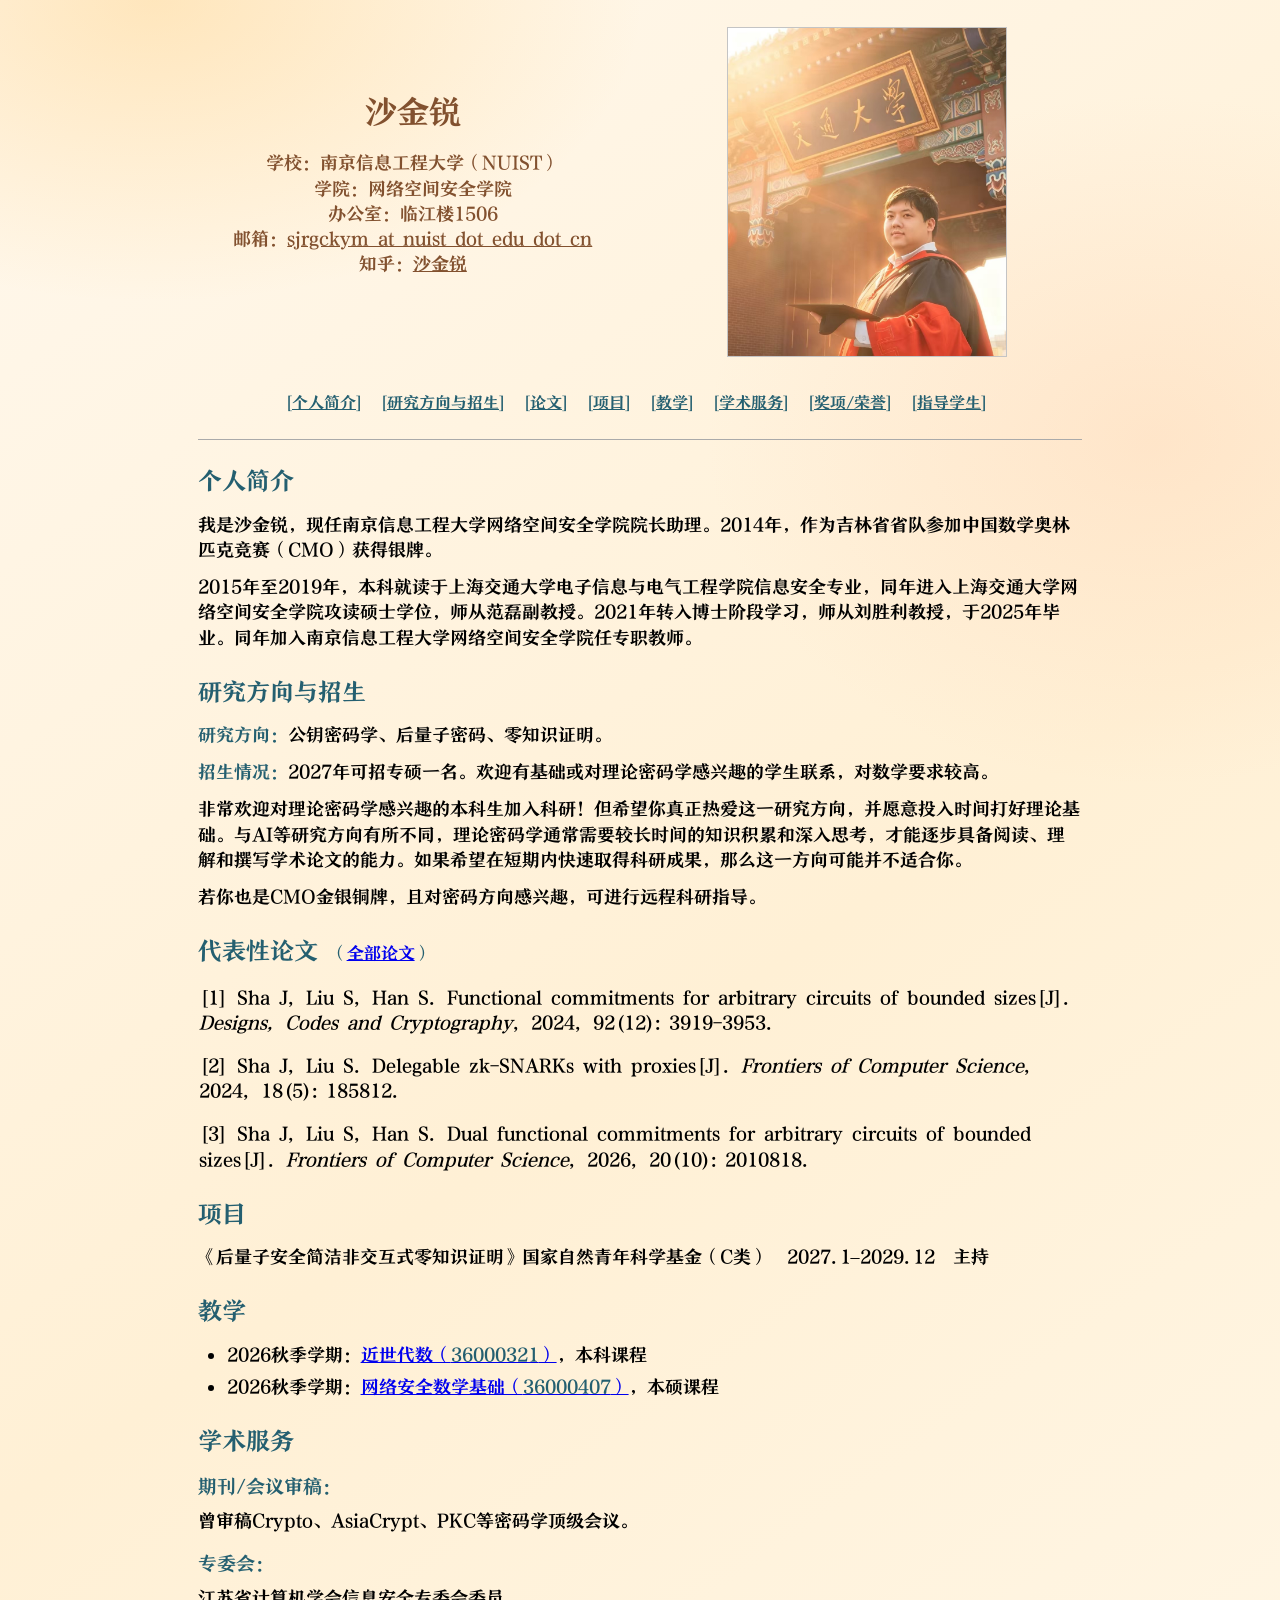
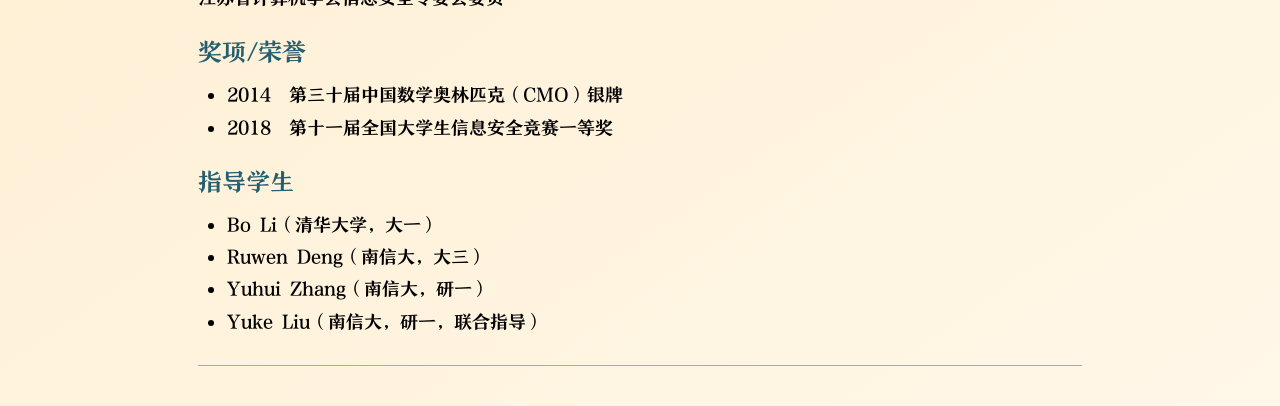
==== index.html @ 6fcd7c78 "Update undergraduate research invitation" ====
<!doctype html>
<html lang="zh-CN">
<head>
  <meta charset="UTF-8">
  <meta name="viewport" content="width=device-width, initial-scale=1">
  <meta name="description" content="sjrGCkym 的中文学术主页：个人简介、研究方向、论文、教学与学术服务。">
  <title>学术主页 · sjrGCkym</title>
  <link rel="canonical" href="https://sjrgckym.github.io/">
  <style>
* { box-sizing: border-box; }
html { scroll-padding-top: 16px; }
body { margin: 8px; background: #fff7e8; color: #000; font-family: "Times New Roman", "Songti SC", SimSun, serif; font-size: 18px; line-height: 1.4; }
.page { width: 70%; margin: 18px auto 40px; }
a { color: #0000ee; text-decoration: underline; text-underline-offset: 1px; }
a:visited { color: #0000ee; }
a:hover { color: #c00000; }
a:focus-visible { outline: 2px solid #0000cc; outline-offset: 4px; }
h1, h2, h3, p { margin-top: 0; }
h1 { margin-bottom: 19px; font-size: 32px; line-height: 1.3; font-weight: bold; }
.profile { display: grid; grid-template-columns: 1fr 1fr; align-items: center; gap: 24px; min-height: 360px; padding-bottom: 12px; }
.profile-text { text-align: center; font-family: Arial, "Noto Sans SC", "Microsoft YaHei", sans-serif; font-weight: bold; }
.profile-text p { margin: 16px 0; line-height: 1.4; }
.position { font-size: 22px; }
.affiliation { margin-bottom: 19px !important; }
.portrait { display: block; justify-self: center; width: min(280px, 100%); height: auto; border: 1px solid #c4c4c4; }
.nav { line-height: 1.9; margin: 10px 0 21px; font-size: 16px; font-weight: bold; text-align: center; }
.nav span { display: inline-block; margin-right: 7px; white-space: nowrap; }
.section { margin-bottom: 25px; }
h2 { margin: 0 0 15px; font-size: 24px; line-height: 1.35; font-weight: bold; }
h3 { margin: 16px 0 8px; font-size: 19px; line-height: 1.45; font-weight: bold; }
p { margin-bottom: 12px; }
ul { padding-left: 28px; margin: 8px 0 13px; }
li { padding-left: 1px; margin-bottom: 7px; }
.publications li { margin-bottom: 18px; }
.placeholder { color: #333; }
.template-note { font-size: 13px; color: #777; margin-top: 11px; }
.section-link { font-size: 17px; font-weight: normal; }
.publication-title { font-weight: normal; }
.paper-links { color: #666; white-space: nowrap; font-size: 15px; }
.subpage-header { margin-bottom: 28px; }
.subpage-header h1 { margin-bottom: 15px; font-size: 31px; }
.subpage-header p { margin-bottom: 8px; }
.student-list { max-width: 770px; }
hr { margin: 30px 0 0; height: 1px; border: 0; background: #aaa; }
.top-rule { margin: 0 0 25px; }
.skip { position: absolute; top: -80px; left: 10px; background: #fff7e8; padding: 6px; }
.skip:focus { top: 10px; }
@media (max-width: 900px) { .page { width: 88%; } }
@media (max-width: 650px) {
  body { font-size: 16px; line-height: 1.7; }
  .page { width: calc(100% - 24px); margin-top: 24px; }
  .profile { grid-template-columns: minmax(0, 1fr) 112px; gap: 20px; min-height: 0; align-items: center; padding-bottom: 10px; }
  h1 { font-size: 29px; }
  .portrait { width: 112px; height: auto; }
  .profile-text { min-width: 0; }
  .profile-text p { font-size: 14px; overflow-wrap: anywhere; }
  .profile-text .position { font-size: 16px; }
  .nav { font-size: 15px; margin-bottom: 22px; }
  .nav span { margin-right: 6px; }
  h2 { font-size: 23px; }
  .section-link { font-size: 15px; }
  ul { padding-left: 22px; }
  .paper-links { white-space: normal; }
}
@media (max-width: 360px) { .profile { gap: 12px; grid-template-columns: minmax(0, 1fr) 88px; } .portrait { width: 88px; height: auto; } h1 { font-size: 25px; } }
@media print { body { font-size: 12pt; } .page { width: 100%; margin: 0; } .nav, .skip { display: none; } .section { break-inside: avoid; } a { color: #111; } }
</style>
  <link rel="stylesheet" href="theme.css">
</head>
<body>
  <a class="skip" href="#main">跳到主要内容</a>
  <main class="page" id="main">
  <!-- 顶部个人信息：替换为你的姓名、职位、机构和联系方式。 -->
  <header class="profile">
    <div class="profile-text">
      <h1>沙金锐</h1>
      <p>学校：南京信息工程大学（NUIST）<br>
        学院：网络空间安全学院<br>
        办公室：临江楼1506<br>
        邮箱：<a href="mailto:sjrgckym@nuist.edu.cn">sjrgckym at nuist dot edu dot cn</a><br>
        知乎：<a href="https://www.zhihu.com/people/gang-cheng-35-97" target="_blank" rel="noopener noreferrer">沙金锐</a></p>
    </div>
    <img class="portrait" src="./portrait.jpg" alt="沙金锐的照片" width="960" height="1130" decoding="async">
  </header>
  <nav class="nav" aria-label="学术主页导航">
  <span>[<a href="./index.html#biography">个人简介</a>]</span>
  <span>[<a href="./index.html#research">研究方向与招生</a>]</span>
  <span>[<a href="./index.html#publications">论文</a>]</span>
  <span>[<a href="./index.html#projects">项目</a>]</span>
  <span>[<a href="./index.html#teaching">教学</a>]</span>
  <span>[<a href="./index.html#activities">学术服务</a>]</span>
  <span>[<a href="./index.html#honors">奖项/荣誉</a>]</span>
  <span>[<a href="./index.html#students">指导学生</a>]</span>
</nav>
  <hr class="top-rule">
  <section class="section" id="biography" aria-labelledby="biography-title">
    <h2 id="biography-title">个人简介</h2>
    <p>我是沙金锐，现任南京信息工程大学网络空间安全学院院长助理。2014年，作为吉林省省队参加中国数学奥林匹克竞赛（CMO）获得银牌。</p>
    <p>2015年至2019年，本科就读于上海交通大学电子信息与电气工程学院信息安全专业，同年进入上海交通大学网络空间安全学院攻读硕士学位，师从范磊副教授。2021年转入博士阶段学习，师从刘胜利教授，于2025年毕业。同年加入南京信息工程大学网络空间安全学院任专职教师。</p>
  </section>
  <section class="section" id="research" aria-labelledby="research-title">
    <h2 id="research-title">研究方向与招生</h2>
    <p><strong>研究方向：</strong>公钥密码学、后量子密码、零知识证明。</p>
    <p><strong>招生情况：</strong>2027年可招专硕一名。欢迎有基础或对理论密码学感兴趣的学生联系，对数学要求较高。</p>
    <p>非常欢迎对理论密码学感兴趣的本科生加入科研！但希望你真正热爱这一研究方向，并愿意投入时间打好理论基础。与AI等研究方向有所不同，理论密码学通常需要较长时间的知识积累和深入思考，才能逐步具备阅读、理解和撰写学术论文的能力。如果希望在短期内快速取得科研成果，那么这一方向可能并不适合你。</p>
    <p>若你也是CMO金银铜牌，且对密码方向感兴趣，可进行远程科研指导。</p>
  </section>
  <section class="section" id="publications" aria-labelledby="publications-title">
    <h2 id="publications-title">代表性论文 <span class="section-link">（<a href="https://scholar.google.com/citations?hl=zh-CN&amp;view_op=list_works&amp;gmla=AERr9JFJ6qGzARHG_Pr7F_7odMtqRGB-jhNsn3M-tR38z9oI5iag7u_27ZMmzQDg-iELYtJHOiuKSDAGJTwD9jATD5dr2tmwfLRWMkAosNjeAMdPfaZp_1U0ADpVCGNDgEc&amp;user=MrEx5iwAAAAJ" target="_blank" rel="noopener noreferrer">全部论文</a>）</span></h2>
    <ol class="publications" style="list-style: none; padding-left: 0;">
  <li>[1] Sha J, Liu S, Han S. Functional commitments for arbitrary circuits of bounded sizes[J]. <em>Designs, Codes and Cryptography</em>, 2024, 92(12): 3919-3953.</li>
  <li>[2] Sha J, Liu S. Delegable zk-SNARKs with proxies[J]. <em>Frontiers of Computer Science</em>, 2024, 18(5): 185812.</li>
  <li>[3] Sha J, Liu S, Han S. Dual functional commitments for arbitrary circuits of bounded sizes[J]. <em>Frontiers of Computer Science</em>, 2026, 20(10): 2010818.</li>
</ol>
  </section>
  <section class="section" id="projects" aria-labelledby="projects-title">
    <h2 id="projects-title">项目</h2>
    <p>《后量子安全简洁非交互式零知识证明》国家自然青年科学基金（C类）&nbsp; 2027.1–2029.12&nbsp; 主持</p>
  </section>
  <section class="section" id="teaching" aria-labelledby="teaching-title">
    <h2 id="teaching-title">教学</h2>
    <ul>
      <li>2026秋季学期：<a href="./courses/36000321/">近世代数（<strong>36000321</strong>）</a>，本科课程</li>
      <li>2026秋季学期：<a href="./courses/36000407/">网络安全数学基础（<strong>36000407</strong>）</a>，本硕课程</li>
    </ul>
  </section>
  <section class="section" id="activities" aria-labelledby="activities-title">
    <h2 id="activities-title">学术服务</h2>
    <h3>期刊/会议审稿：</h3>
    <p>曾审稿Crypto、AsiaCrypt、PKC等密码学顶级会议。</p>
    <h3>专委会：</h3>
    <p>江苏省计算机学会信息安全专委会委员</p>
  </section>
  <section class="section" id="honors" aria-labelledby="honors-title">
    <h2 id="honors-title">奖项/荣誉</h2>
    <ul>
      <li>2014&nbsp; 第三十届中国数学奥林匹克（CMO）银牌</li>
      <li>2018&nbsp; 第十一届全国大学生信息安全竞赛一等奖</li>
    </ul>
  </section>
  <section class="section" id="students" aria-labelledby="students-title">
    <h2 id="students-title">指导学生</h2>
    <ul>
      <li>Bo Li（清华大学，大一）</li>
      <li>Ruwen Deng（南信大，大三）</li>
      <li>Yuhui Zhang（南信大，研一）</li>
      <li>Yuke Liu（南信大，研一，联合指导）</li>
    </ul>
  </section>
    <hr>
  </main>
</body>
</html>
---- theme.css ----
/* 浅橙金背景：柔和的暖色渐变与橙金、蜜桃色柔光。 */
@font-face {
  font-family: "FZ YanSong SC";
  src: url("./fz-yansong-sc.woff2") format("woff2");
  font-weight: 400;
  font-style: normal;
  font-display: swap;
}
body, .profile-text {
  font-family: "FZ YanSong SC", "Songti SC", SimSun, "Noto Serif CJK SC", "Times New Roman", serif;
}
body, h1, h2, h3, h4, h5, h6, .profile-text, .nav, strong, b {
  font-weight: 400;
}
h1, h2, h3, h4, h5, h6, strong, b, .nav, .nav a, .nav a:visited {
  color: #245f70;
}
.profile-text, .profile-text h1, .profile-text a, .profile-text a:visited {
  color: #82512f;
}
.profile-text a:hover, .nav a:hover { color: #a45628; }
body {
  background-color: #fff7e8;
  background-image:
    radial-gradient(ellipse 680px 420px at 12% 0,
      rgba(255, 190, 80, .30), transparent 72%),
    radial-gradient(ellipse 620px 480px at 90% 440px,
      rgba(255, 186, 145, .22), transparent 72%),
    linear-gradient(145deg, #fff8ed 0%, #fff0d5 52%, #fff7e8 100%);
  background-size: 100% 1100px, 100% 1100px, 100% 100%;
  background-repeat: no-repeat;
  background-attachment: scroll;
}
.skip { background: #fff7e8; }
@media print { body { background: #fff; } }
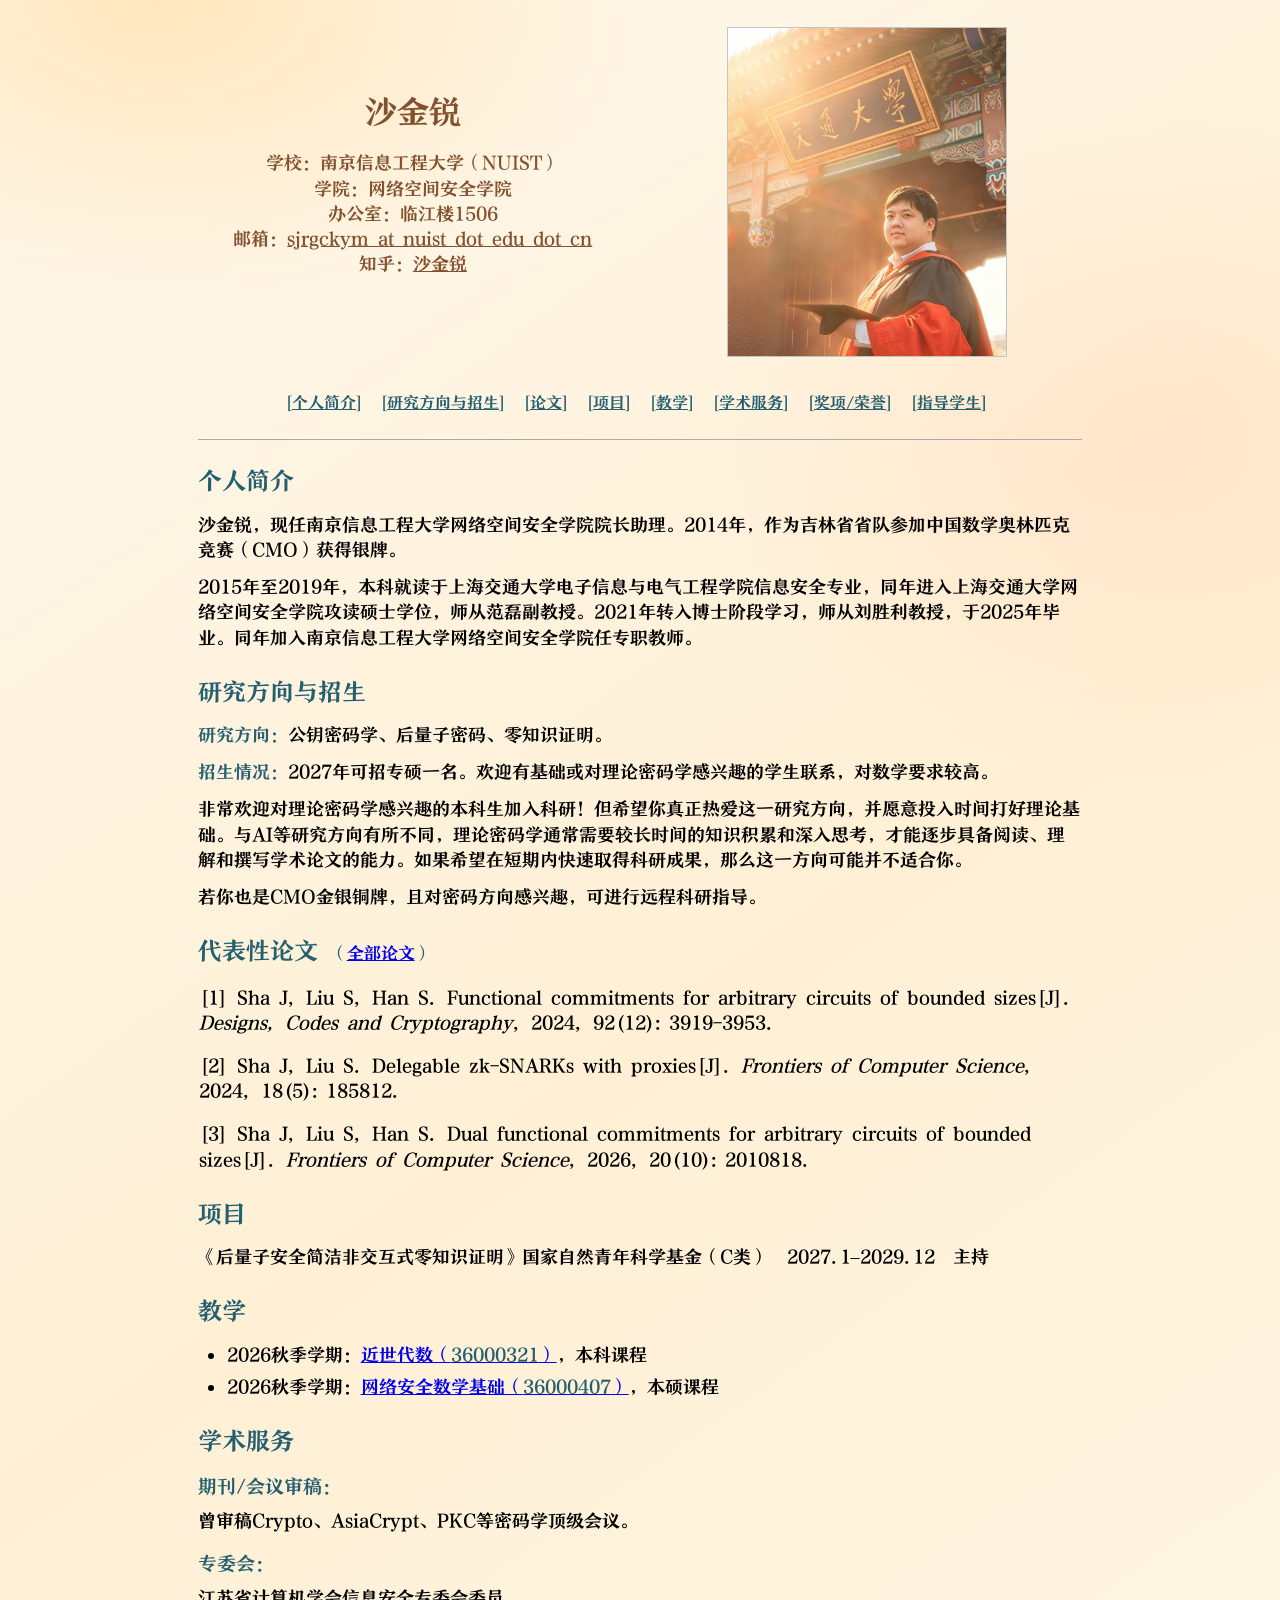
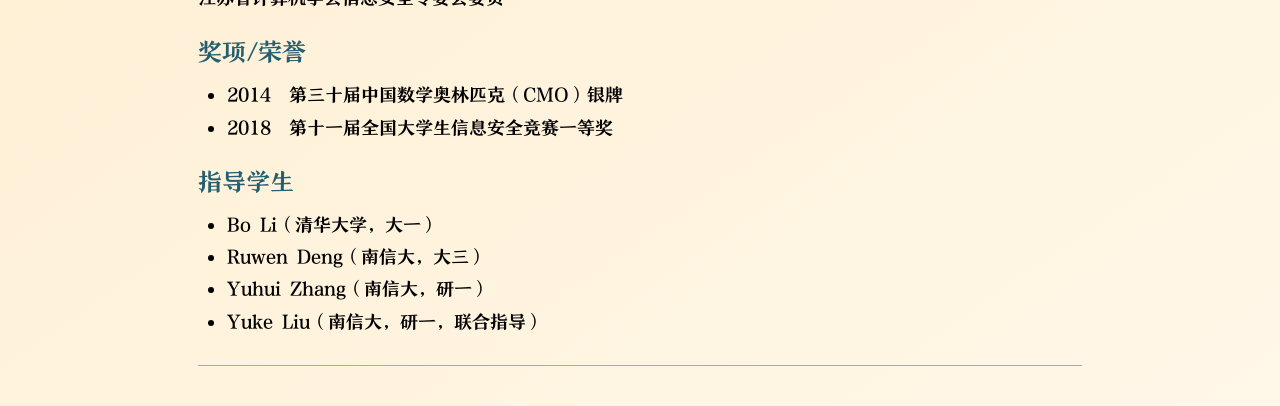
==== commit 04fbbb69: "Update index.html" ====
--- a/index.html
+++ b/index.html
@@ -95,7 +95,7 @@
   <hr class="top-rule">
   <section class="section" id="biography" aria-labelledby="biography-title">
     <h2 id="biography-title">个人简介</h2>
-    <p>我是沙金锐，现任南京信息工程大学网络空间安全学院院长助理。2014年，作为吉林省省队参加中国数学奥林匹克竞赛（CMO）获得银牌。</p>
+    <p>沙金锐，现任南京信息工程大学网络空间安全学院院长助理。2014年，作为吉林省省队参加中国数学奥林匹克竞赛（CMO）获得银牌。</p>
     <p>2015年至2019年，本科就读于上海交通大学电子信息与电气工程学院信息安全专业，同年进入上海交通大学网络空间安全学院攻读硕士学位，师从范磊副教授。2021年转入博士阶段学习，师从刘胜利教授，于2025年毕业。同年加入南京信息工程大学网络空间安全学院任专职教师。</p>
   </section>
   <section class="section" id="research" aria-labelledby="research-title">
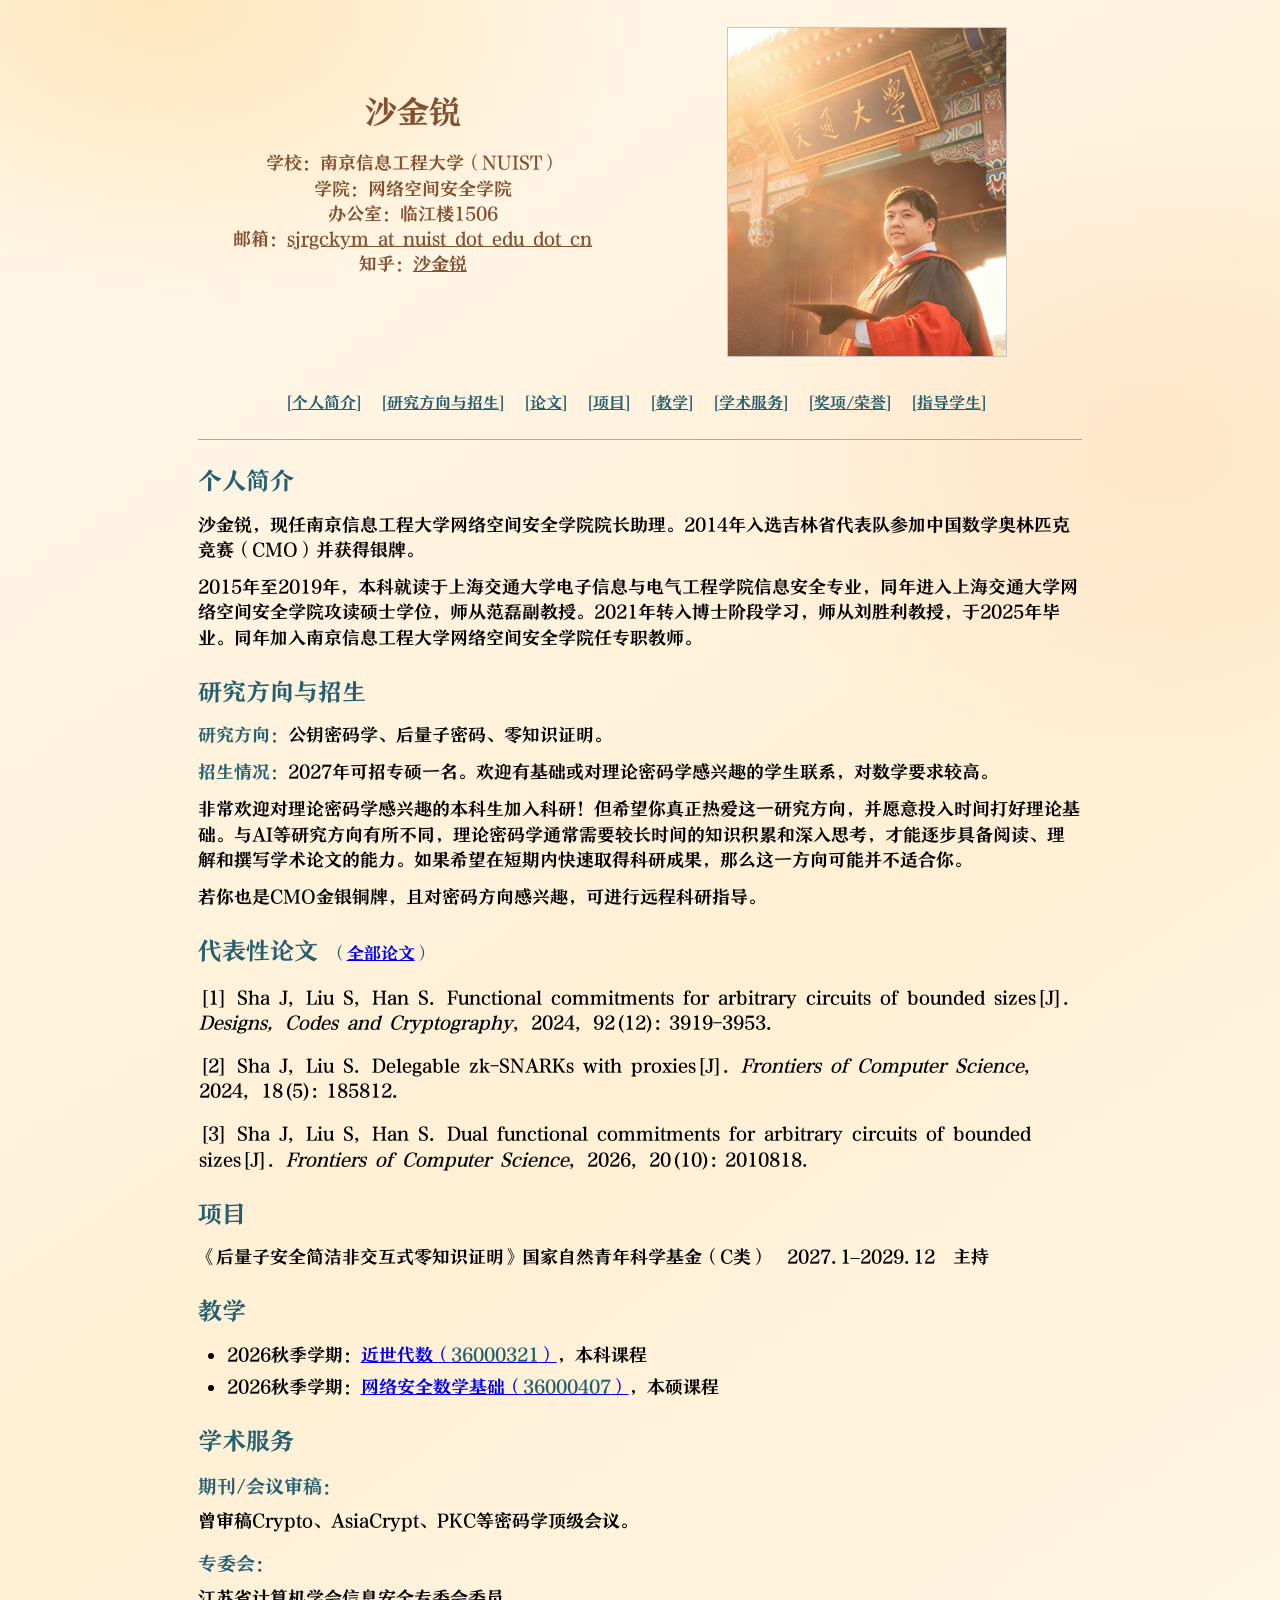
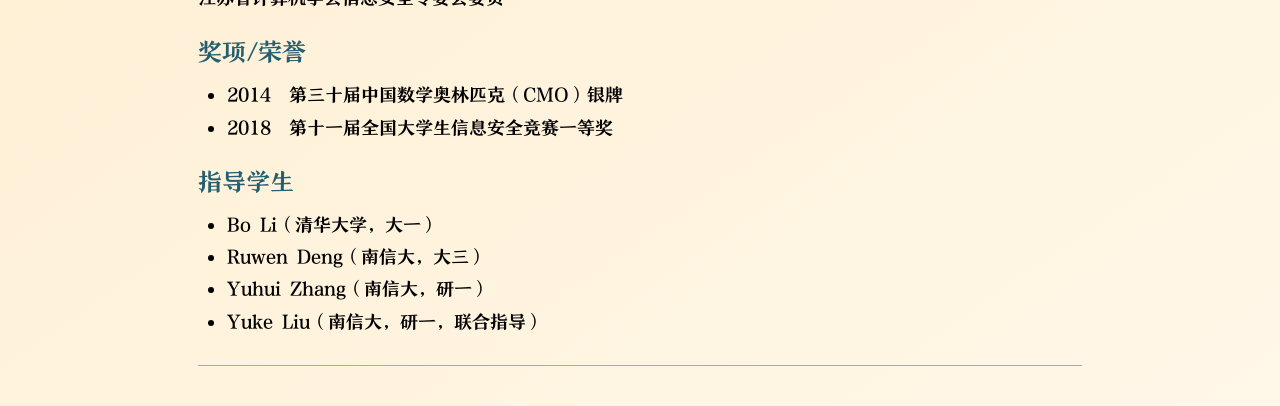
==== commit 6c4334c2: "Update index.html" ====
--- a/index.html
+++ b/index.html
@@ -95,7 +95,7 @@
   <hr class="top-rule">
   <section class="section" id="biography" aria-labelledby="biography-title">
     <h2 id="biography-title">个人简介</h2>
-    <p>沙金锐，现任南京信息工程大学网络空间安全学院院长助理。2014年，作为吉林省省队参加中国数学奥林匹克竞赛（CMO）获得银牌。</p>
+    <p>沙金锐，现任南京信息工程大学网络空间安全学院院长助理。2014年入选吉林省代表队参加中国数学奥林匹克竞赛（CMO）并获得银牌。</p>
     <p>2015年至2019年，本科就读于上海交通大学电子信息与电气工程学院信息安全专业，同年进入上海交通大学网络空间安全学院攻读硕士学位，师从范磊副教授。2021年转入博士阶段学习，师从刘胜利教授，于2025年毕业。同年加入南京信息工程大学网络空间安全学院任专职教师。</p>
   </section>
   <section class="section" id="research" aria-labelledby="research-title">
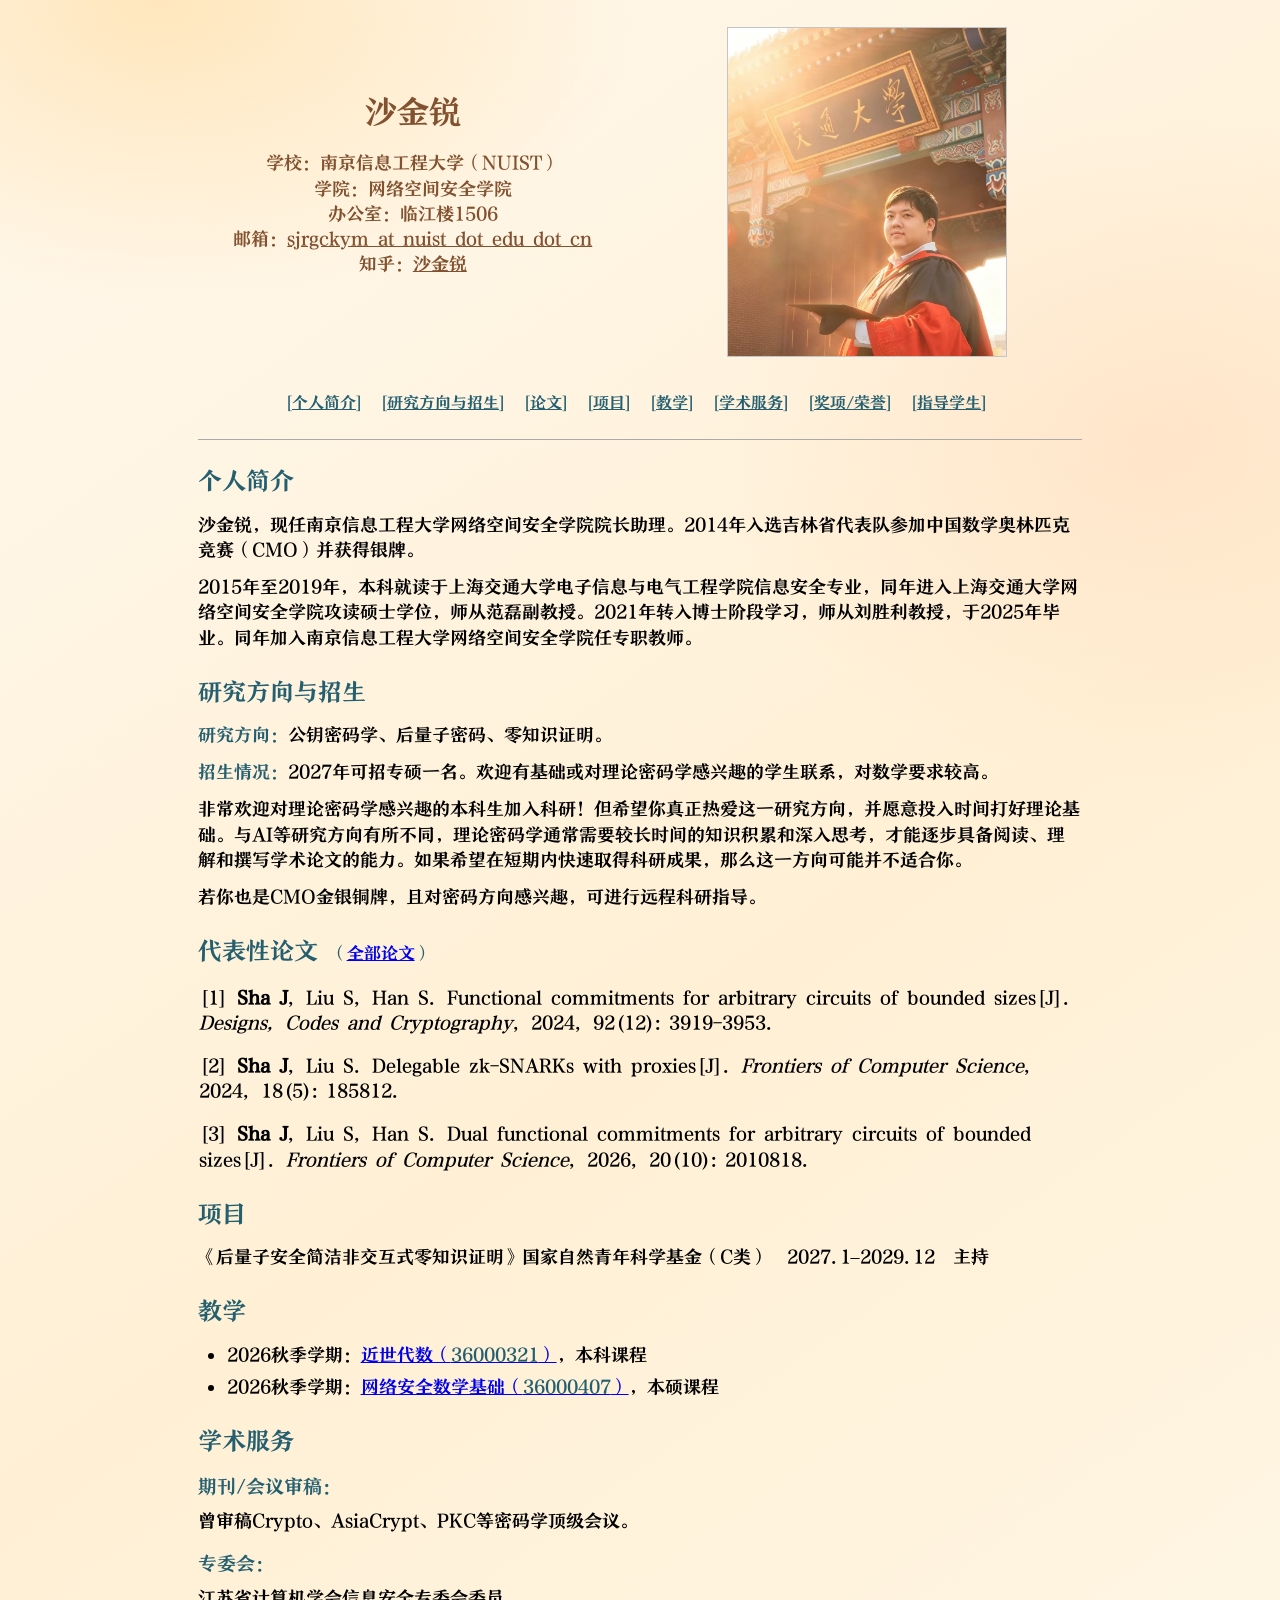
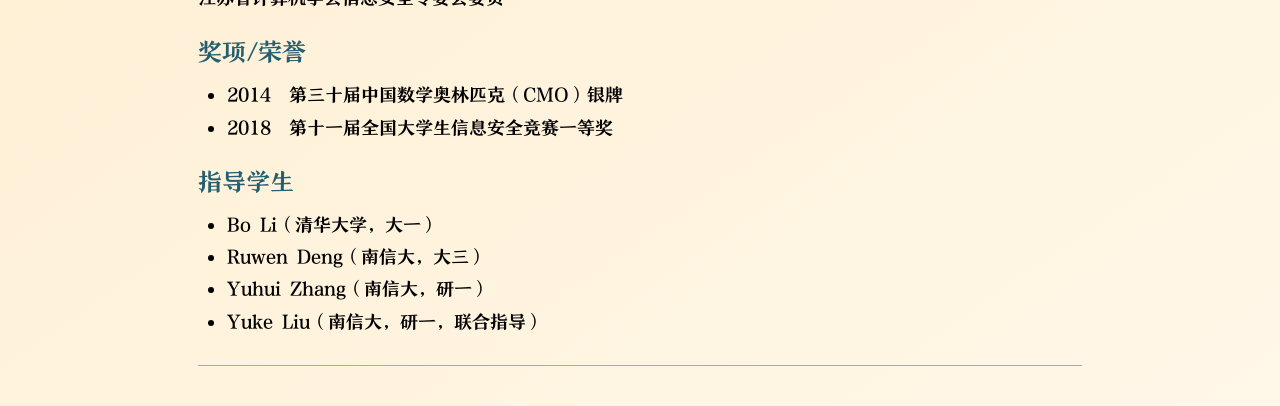
==== commit 96b9a7eb: "Update index.html" ====
--- a/index.html
+++ b/index.html
@@ -108,9 +108,9 @@
   <section class="section" id="publications" aria-labelledby="publications-title">
     <h2 id="publications-title">代表性论文 <span class="section-link">（<a href="https://scholar.google.com/citations?hl=zh-CN&amp;view_op=list_works&amp;gmla=AERr9JFJ6qGzARHG_Pr7F_7odMtqRGB-jhNsn3M-tR38z9oI5iag7u_27ZMmzQDg-iELYtJHOiuKSDAGJTwD9jATD5dr2tmwfLRWMkAosNjeAMdPfaZp_1U0ADpVCGNDgEc&amp;user=MrEx5iwAAAAJ" target="_blank" rel="noopener noreferrer">全部论文</a>）</span></h2>
     <ol class="publications" style="list-style: none; padding-left: 0;">
-  <li>[1] Sha J, Liu S, Han S. Functional commitments for arbitrary circuits of bounded sizes[J]. <em>Designs, Codes and Cryptography</em>, 2024, 92(12): 3919-3953.</li>
-  <li>[2] Sha J, Liu S. Delegable zk-SNARKs with proxies[J]. <em>Frontiers of Computer Science</em>, 2024, 18(5): 185812.</li>
-  <li>[3] Sha J, Liu S, Han S. Dual functional commitments for arbitrary circuits of bounded sizes[J]. <em>Frontiers of Computer Science</em>, 2026, 20(10): 2010818.</li>
+  <li>[1] <strong style="font-weight: 700; color: inherit;">Sha J</strong>, Liu S, Han S. Functional commitments for arbitrary circuits of bounded sizes[J]. <em>Designs, Codes and Cryptography</em>, 2024, 92(12): 3919-3953.</li>
+  <li>[2] <strong style="font-weight: 700; color: inherit;">Sha J</strong>, Liu S. Delegable zk-SNARKs with proxies[J]. <em>Frontiers of Computer Science</em>, 2024, 18(5): 185812.</li>
+  <li>[3] <strong style="font-weight: 700; color: inherit;">Sha J</strong>, Liu S, Han S. Dual functional commitments for arbitrary circuits of bounded sizes[J]. <em>Frontiers of Computer Science</em>, 2026, 20(10): 2010818.</li>
 </ol>
   </section>
   <section class="section" id="projects" aria-labelledby="projects-title">
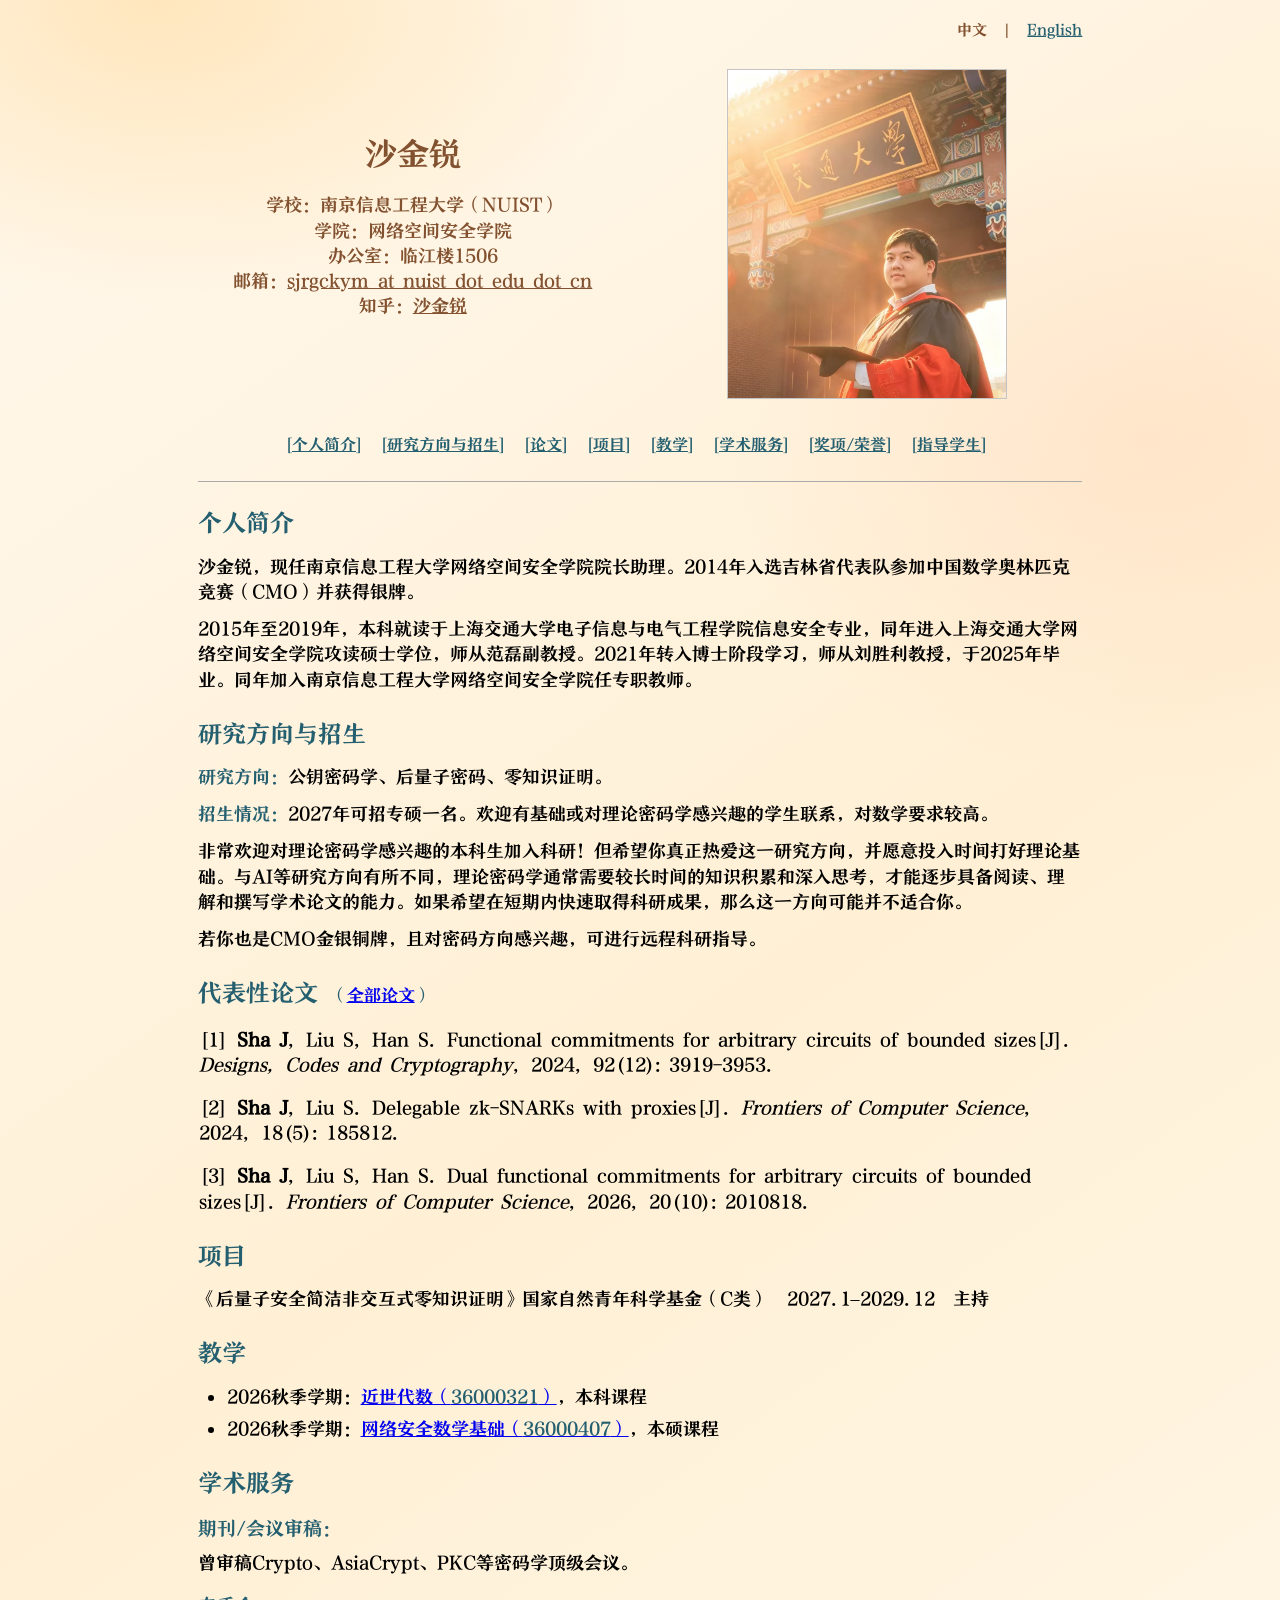
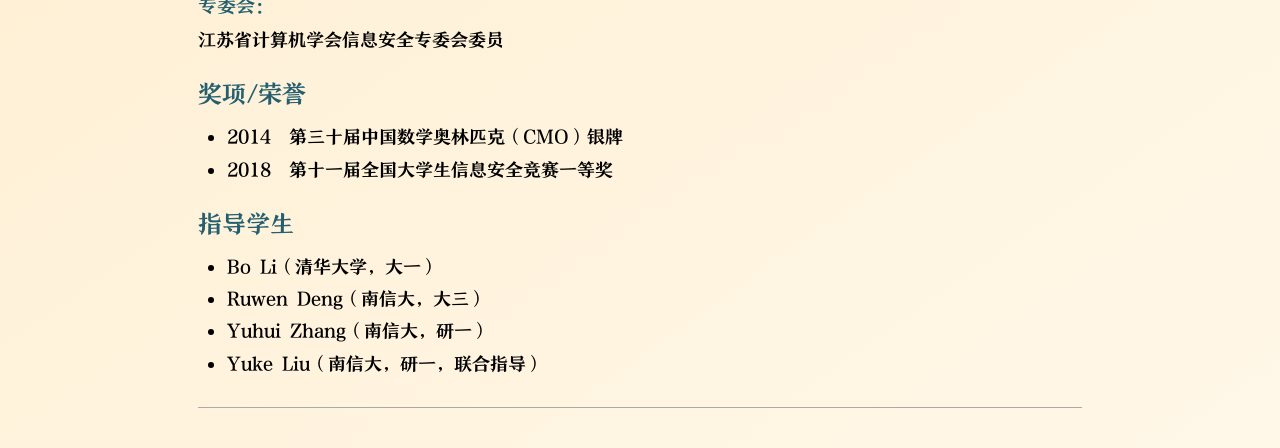
==== commit 71b1f5a7: "Update index.html" ====
--- a/index.html
+++ b/index.html
@@ -6,6 +6,8 @@
   <meta name="description" content="sjrGCkym 的中文学术主页：个人简介、研究方向、论文、教学与学术服务。">
   <title>学术主页 · sjrGCkym</title>
   <link rel="canonical" href="https://sjrgckym.github.io/">
+  <link rel="alternate" hreflang="zh-CN" href="https://sjrgckym.github.io/">
+  <link rel="alternate" hreflang="en" href="https://sjrgckym.github.io/en.html">
   <style>
 * { box-sizing: border-box; }
 html { scroll-padding-top: 16px; }
@@ -64,12 +66,19 @@
 }
 @media (max-width: 360px) { .profile { gap: 12px; grid-template-columns: minmax(0, 1fr) 88px; } .portrait { width: 88px; height: auto; } h1 { font-size: 25px; } }
 @media print { body { font-size: 12pt; } .page { width: 100%; margin: 0; } .nav, .skip { display: none; } .section { break-inside: avoid; } a { color: #111; } }
+
+.language-switch { margin: 0 0 18px; text-align: right; font-size: 15px; line-height: 1.6; color: #82512f; }
+.language-switch a, .language-switch a:visited { color: #245f70; }
+.language-switch a:hover { color: #a45628; }
+@media print { .language-switch { display: none; } }
 </style>
   <link rel="stylesheet" href="theme.css">
 </head>
 <body>
   <a class="skip" href="#main">跳到主要内容</a>
-  <main class="page" id="main">
+  <main class="page" id="main"><nav class="language-switch" aria-label="语言">
+    <span lang="zh-CN" aria-current="page">中文</span> &nbsp;|&nbsp; <a href="./en.html" lang="en" hreflang="en">English</a>
+  </nav>
   <!-- 顶部个人信息：替换为你的姓名、职位、机构和联系方式。 -->
   <header class="profile">
     <div class="profile-text">
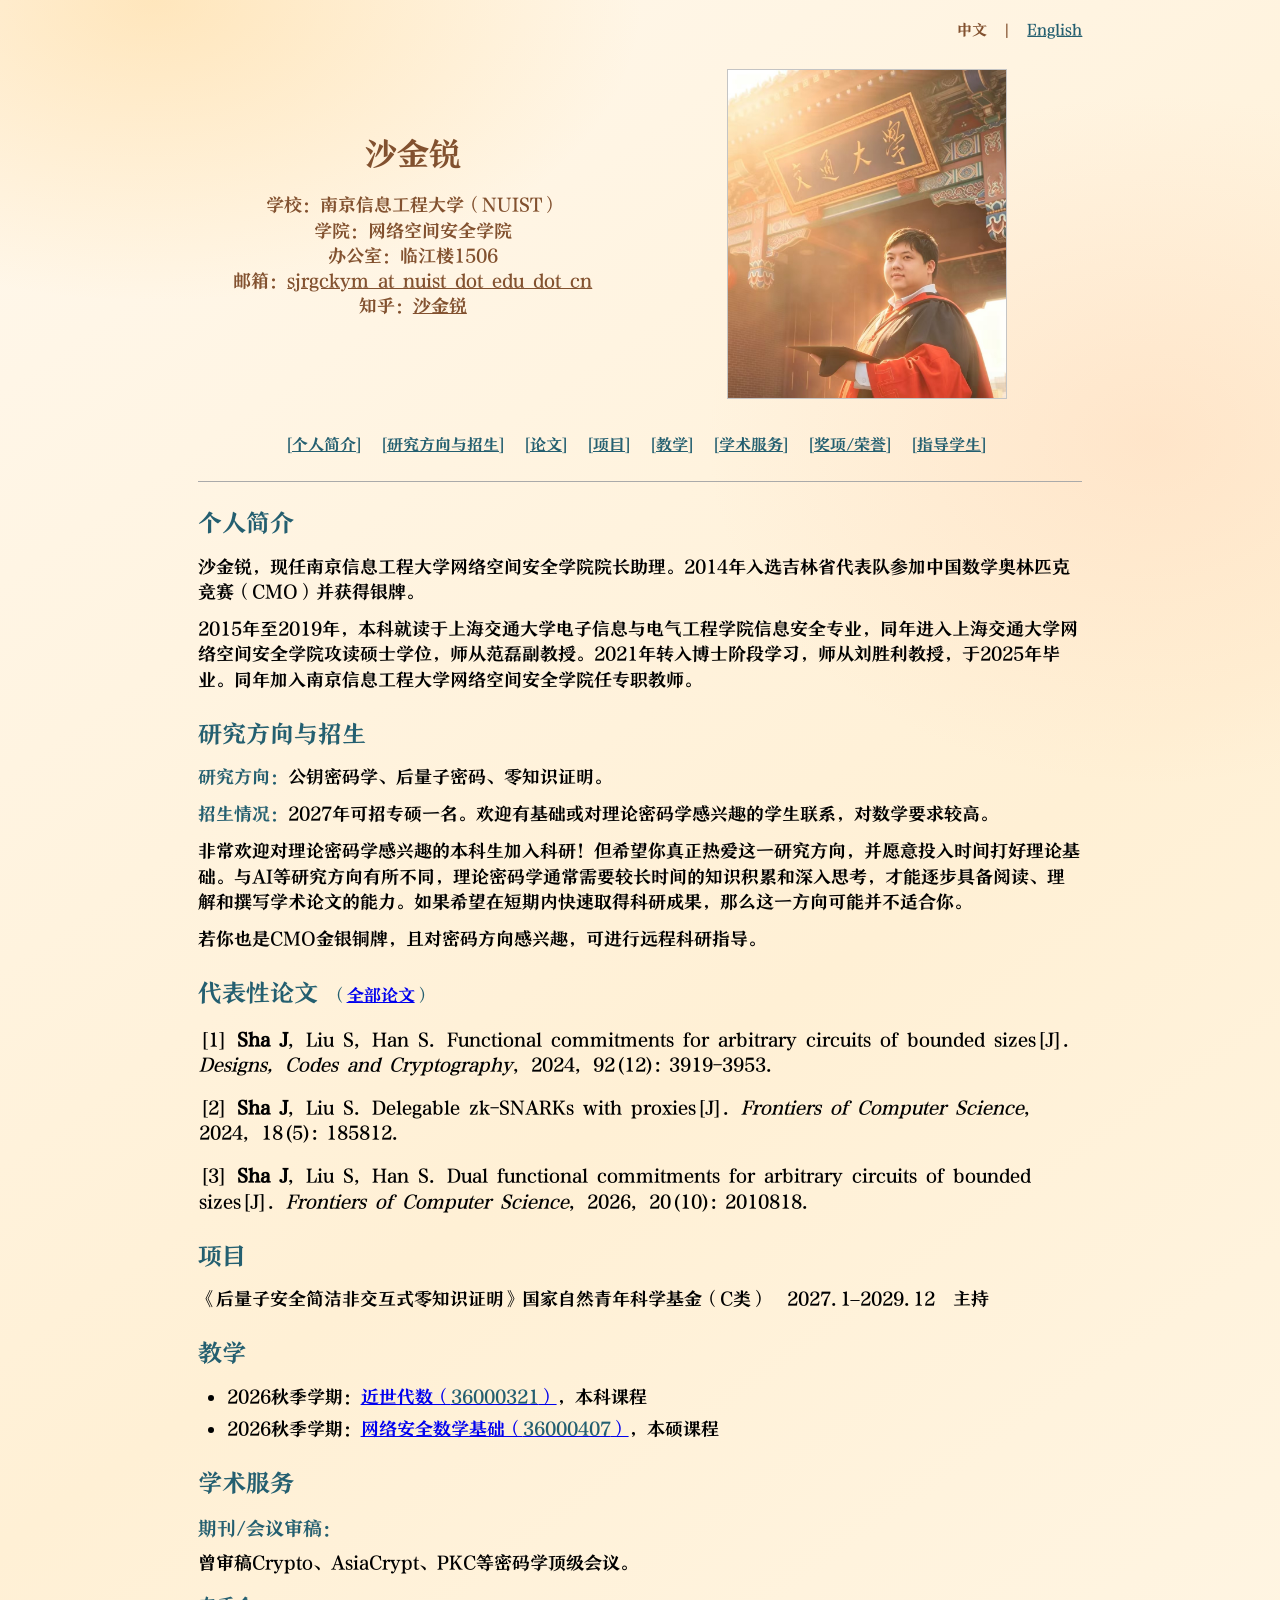
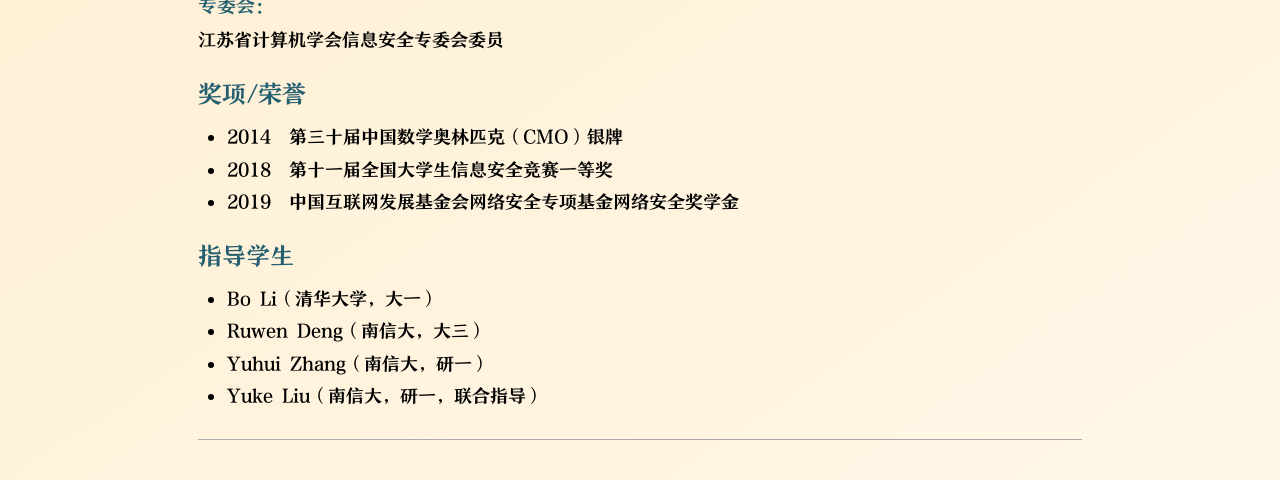
==== commit 27d7f4c3: "Update index.html" ====
--- a/index.html
+++ b/index.html
@@ -145,6 +145,7 @@
     <ul>
       <li>2014&nbsp; 第三十届中国数学奥林匹克（CMO）银牌</li>
       <li>2018&nbsp; 第十一届全国大学生信息安全竞赛一等奖</li>
+      <li>2019&nbsp; 中国互联网发展基金会网络安全专项基金网络安全奖学金</li>
     </ul>
   </section>
   <section class="section" id="students" aria-labelledby="students-title">
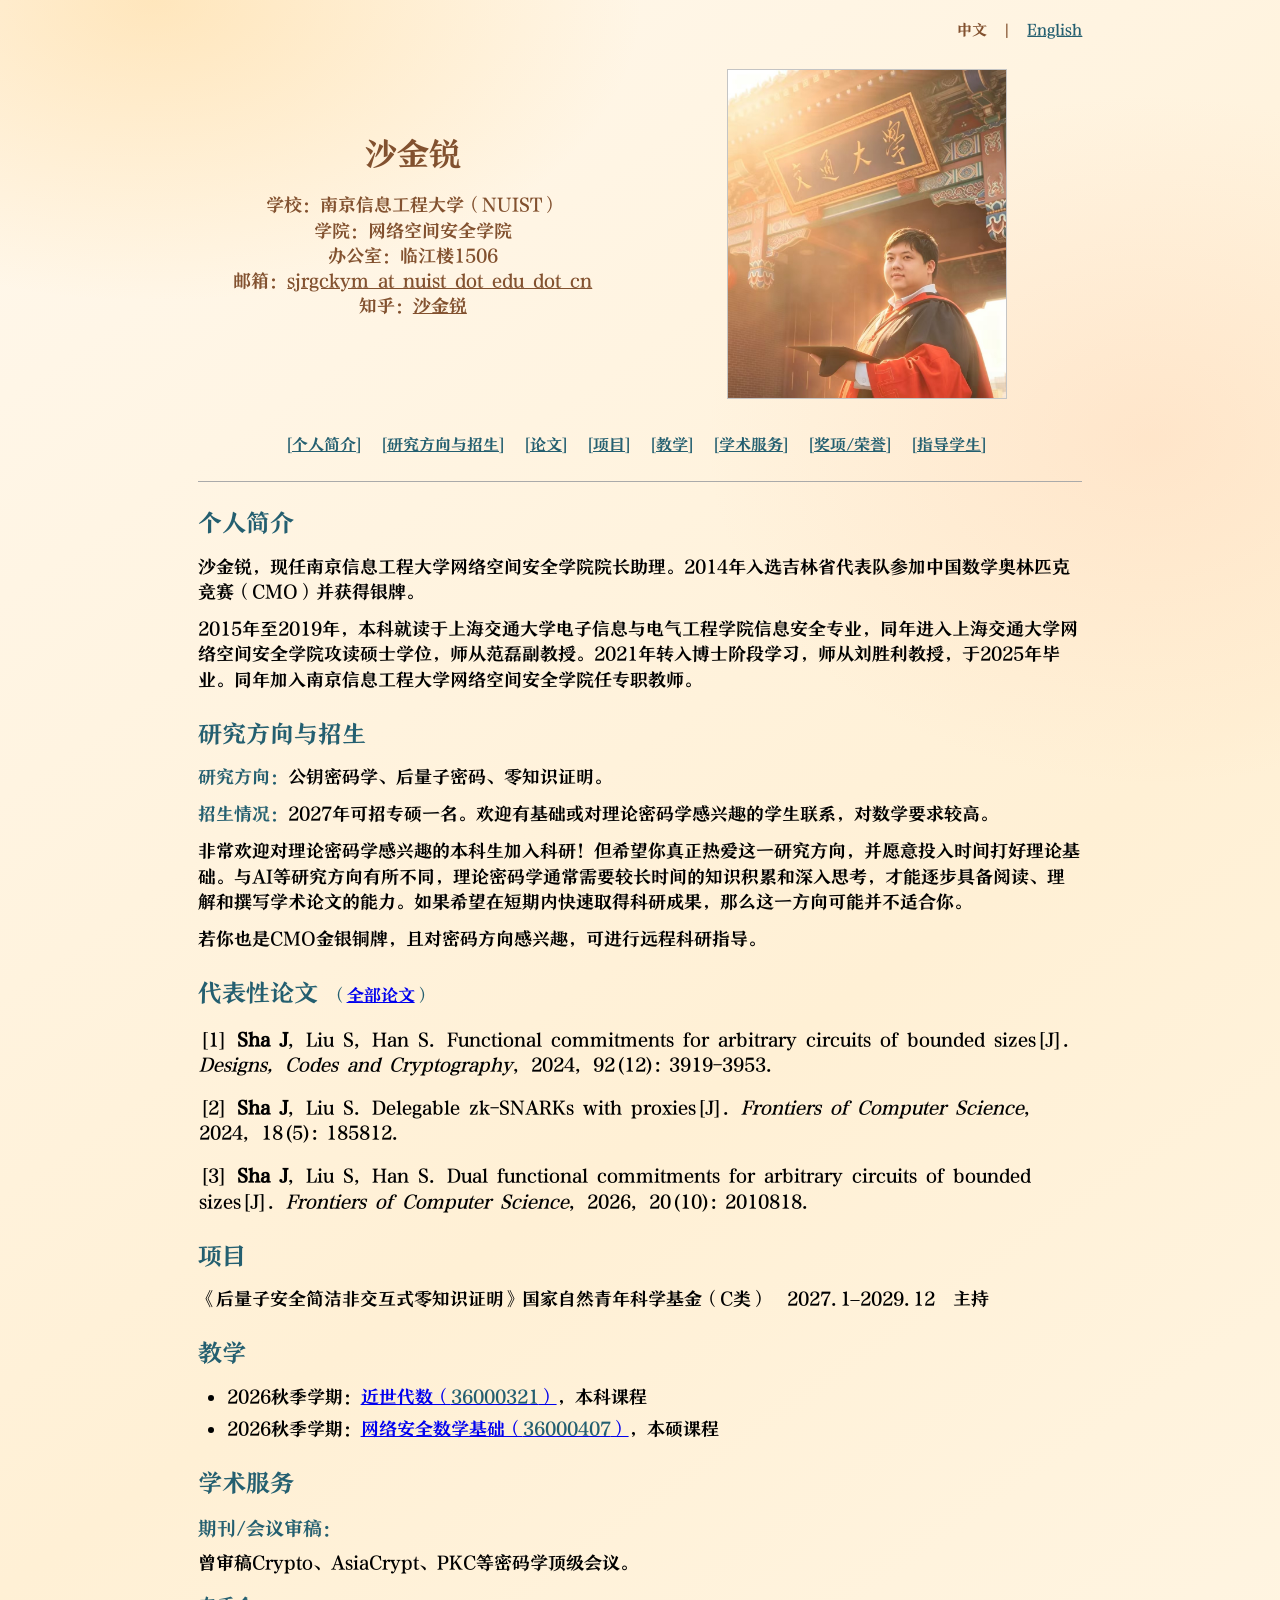
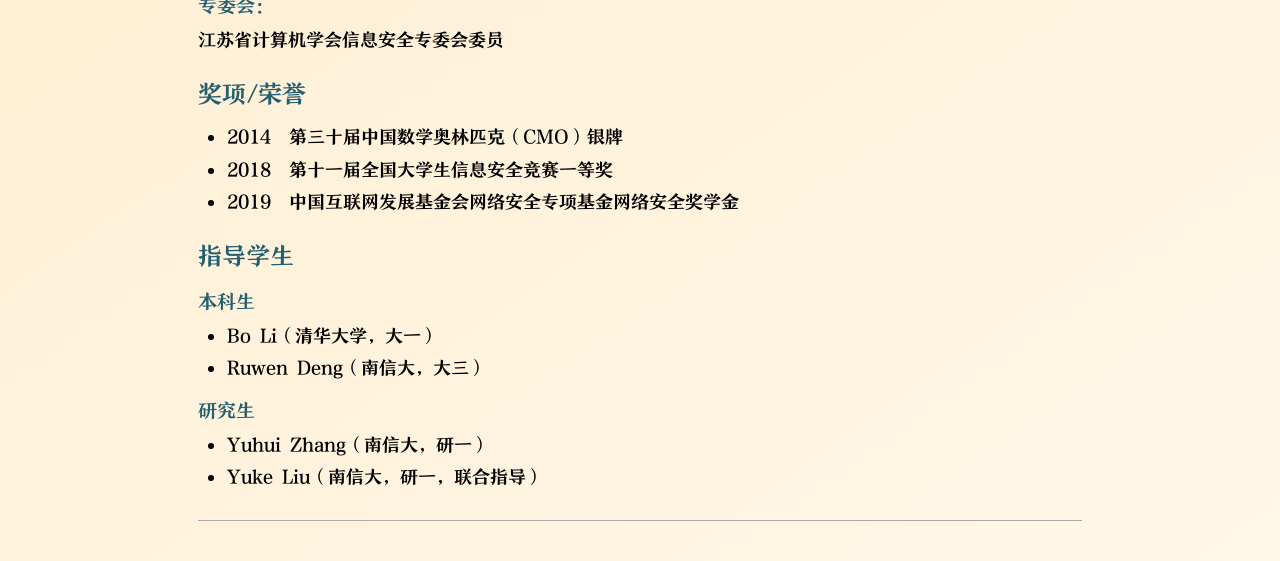
==== commit 2a14f3e8: "Group undergraduate and graduate students" ====
--- a/index.html
+++ b/index.html
@@ -150,9 +150,13 @@
   </section>
   <section class="section" id="students" aria-labelledby="students-title">
     <h2 id="students-title">指导学生</h2>
+    <h3>本科生</h3>
     <ul>
       <li>Bo Li（清华大学，大一）</li>
       <li>Ruwen Deng（南信大，大三）</li>
+    </ul>
+    <h3>研究生</h3>
+    <ul>
       <li>Yuhui Zhang（南信大，研一）</li>
       <li>Yuke Liu（南信大，研一，联合指导）</li>
     </ul>
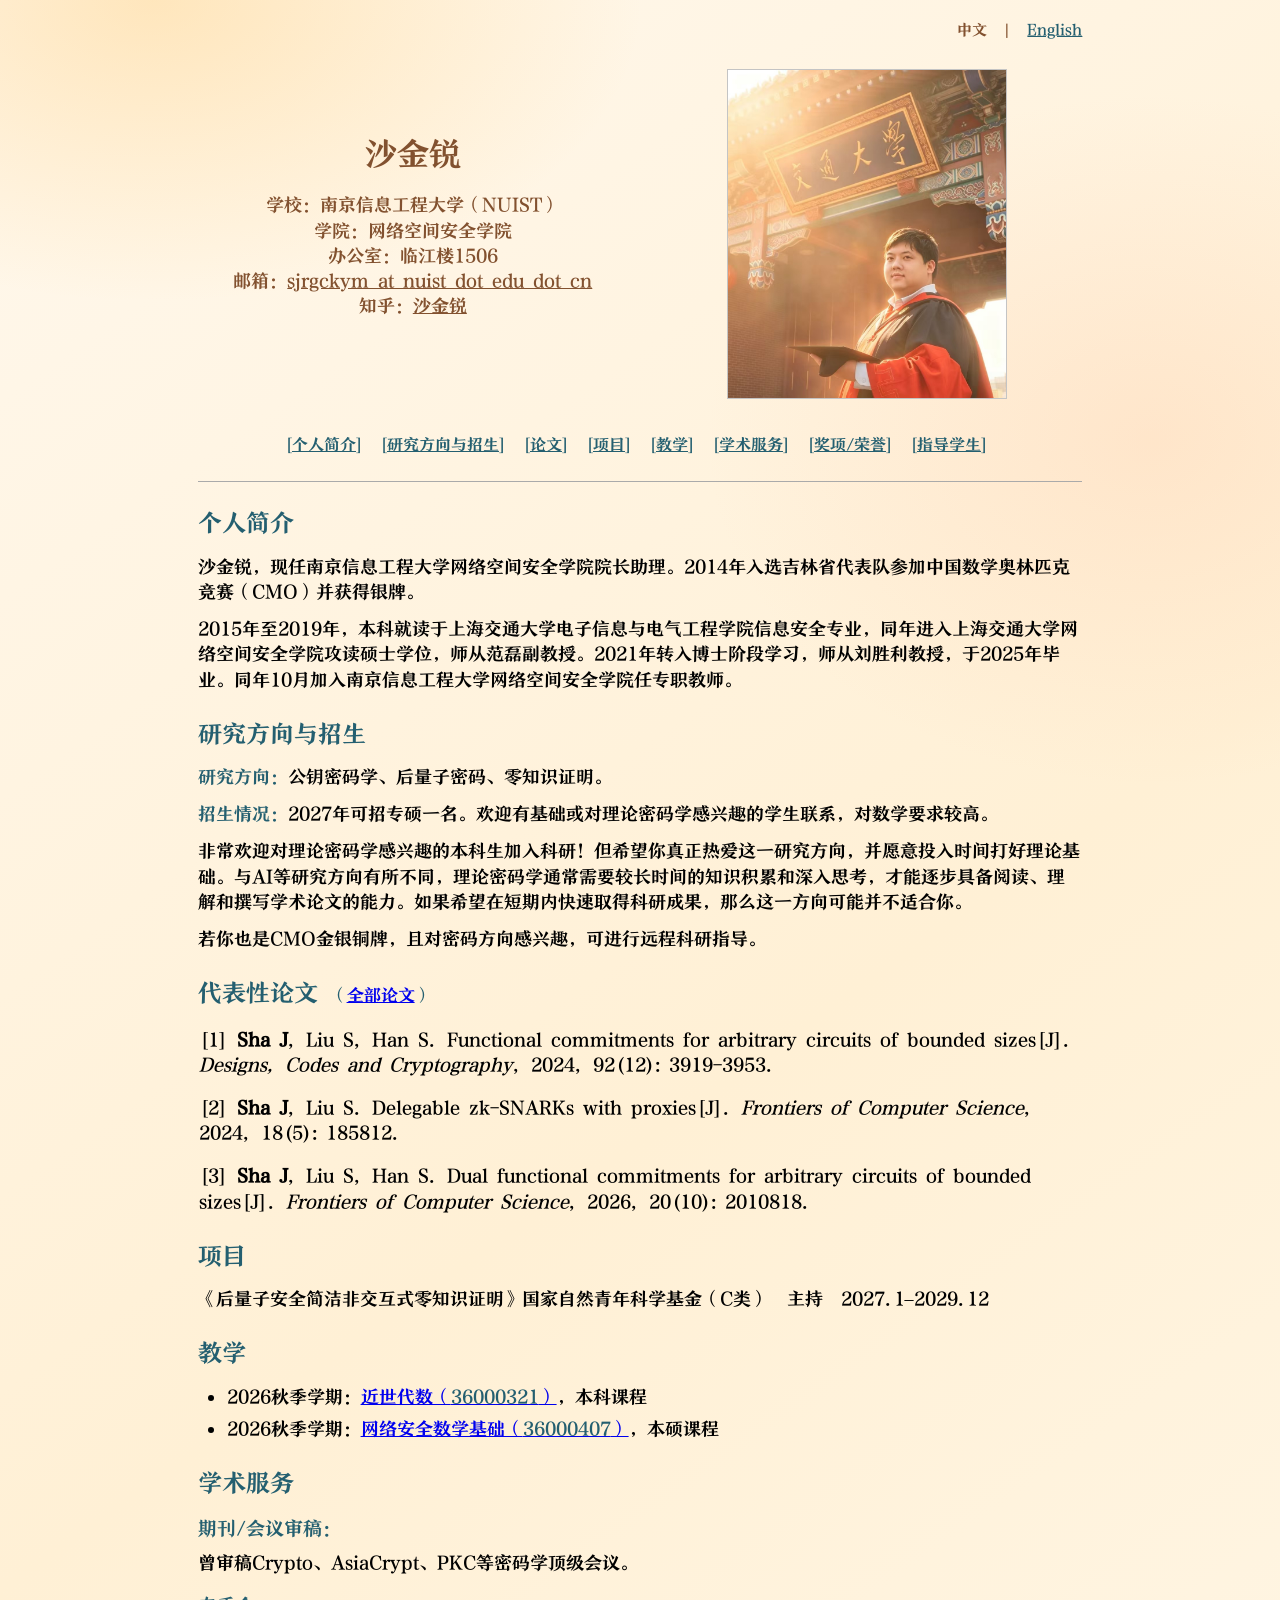
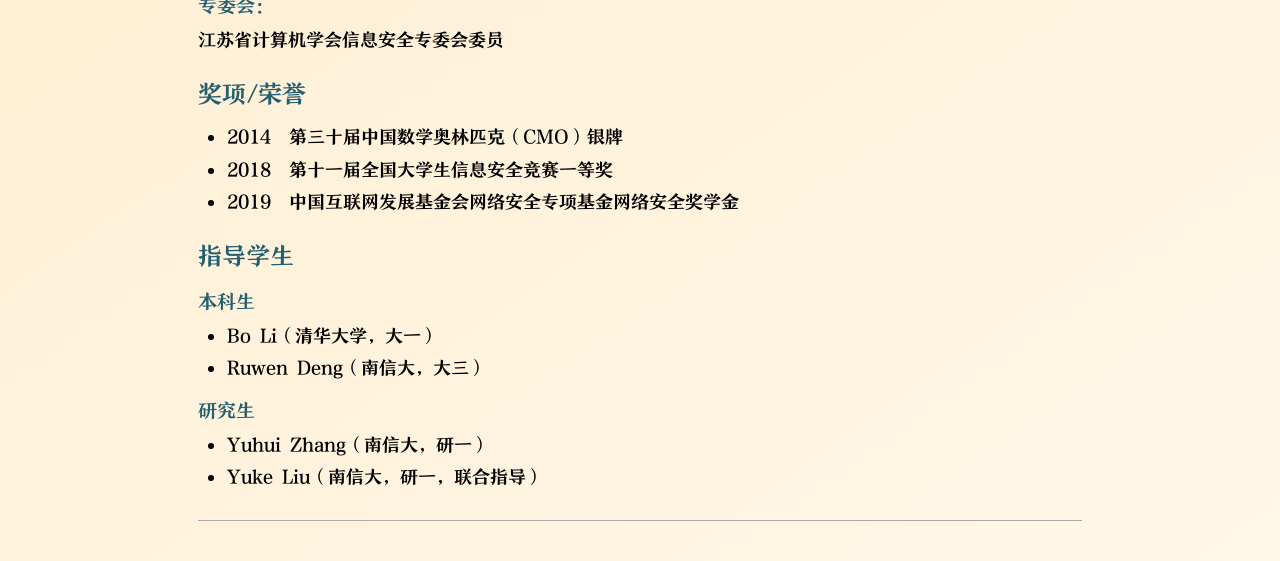
==== commit 8b34f211: "Update biography and project role" ====
--- a/index.html
+++ b/index.html
@@ -105,7 +105,7 @@
   <section class="section" id="biography" aria-labelledby="biography-title">
     <h2 id="biography-title">个人简介</h2>
     <p>沙金锐，现任南京信息工程大学网络空间安全学院院长助理。2014年入选吉林省代表队参加中国数学奥林匹克竞赛（CMO）并获得银牌。</p>
-    <p>2015年至2019年，本科就读于上海交通大学电子信息与电气工程学院信息安全专业，同年进入上海交通大学网络空间安全学院攻读硕士学位，师从范磊副教授。2021年转入博士阶段学习，师从刘胜利教授，于2025年毕业。同年加入南京信息工程大学网络空间安全学院任专职教师。</p>
+    <p>2015年至2019年，本科就读于上海交通大学电子信息与电气工程学院信息安全专业，同年进入上海交通大学网络空间安全学院攻读硕士学位，师从范磊副教授。2021年转入博士阶段学习，师从刘胜利教授，于2025年毕业。同年10月加入南京信息工程大学网络空间安全学院任专职教师。</p>
   </section>
   <section class="section" id="research" aria-labelledby="research-title">
     <h2 id="research-title">研究方向与招生</h2>
@@ -124,7 +124,7 @@
   </section>
   <section class="section" id="projects" aria-labelledby="projects-title">
     <h2 id="projects-title">项目</h2>
-    <p>《后量子安全简洁非交互式零知识证明》国家自然青年科学基金（C类）&nbsp; 2027.1–2029.12&nbsp; 主持</p>
+    <p>《后量子安全简洁非交互式零知识证明》国家自然青年科学基金（C类）&nbsp; 主持&nbsp; 2027.1–2029.12</p>
   </section>
   <section class="section" id="teaching" aria-labelledby="teaching-title">
     <h2 id="teaching-title">教学</h2>
